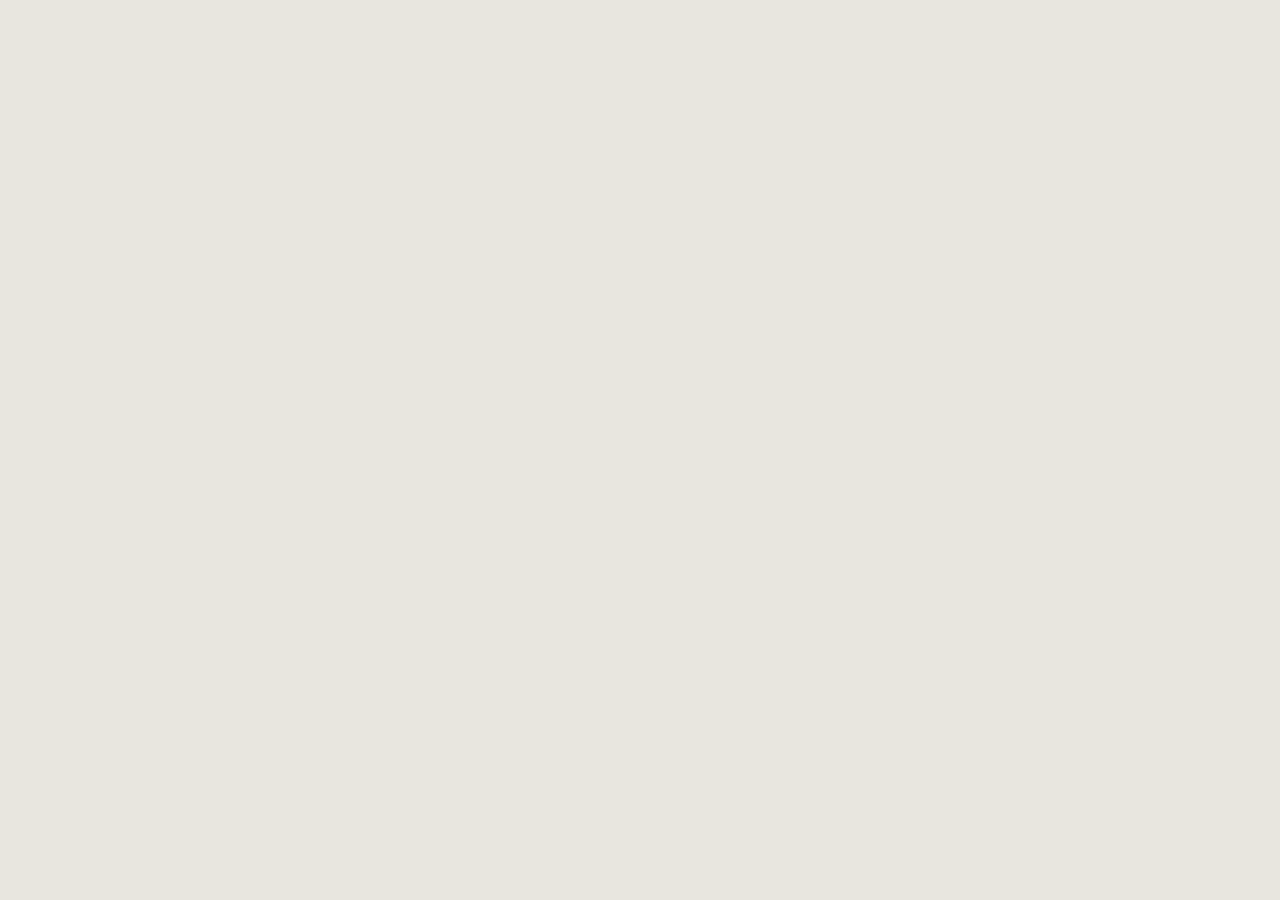
==== index.html @ 85718f00 "Publish the updated GeoKMG courses on GitHub Pages" ====
<!doctype html>
<html lang="kk">
<head>
  <meta charset="utf-8">
  <meta name="viewport" content="width=device-width, initial-scale=1">
  <meta http-equiv="refresh" content="0; url=GeoKMG.html">
  <title>GeoKMG — геология курстары</title>
</head>
<body>
  <main>
    <h1>GeoKMG</h1>
    <a href="GeoKMG.html">Курстарды ашу</a>
  </main>
</body>
</html>
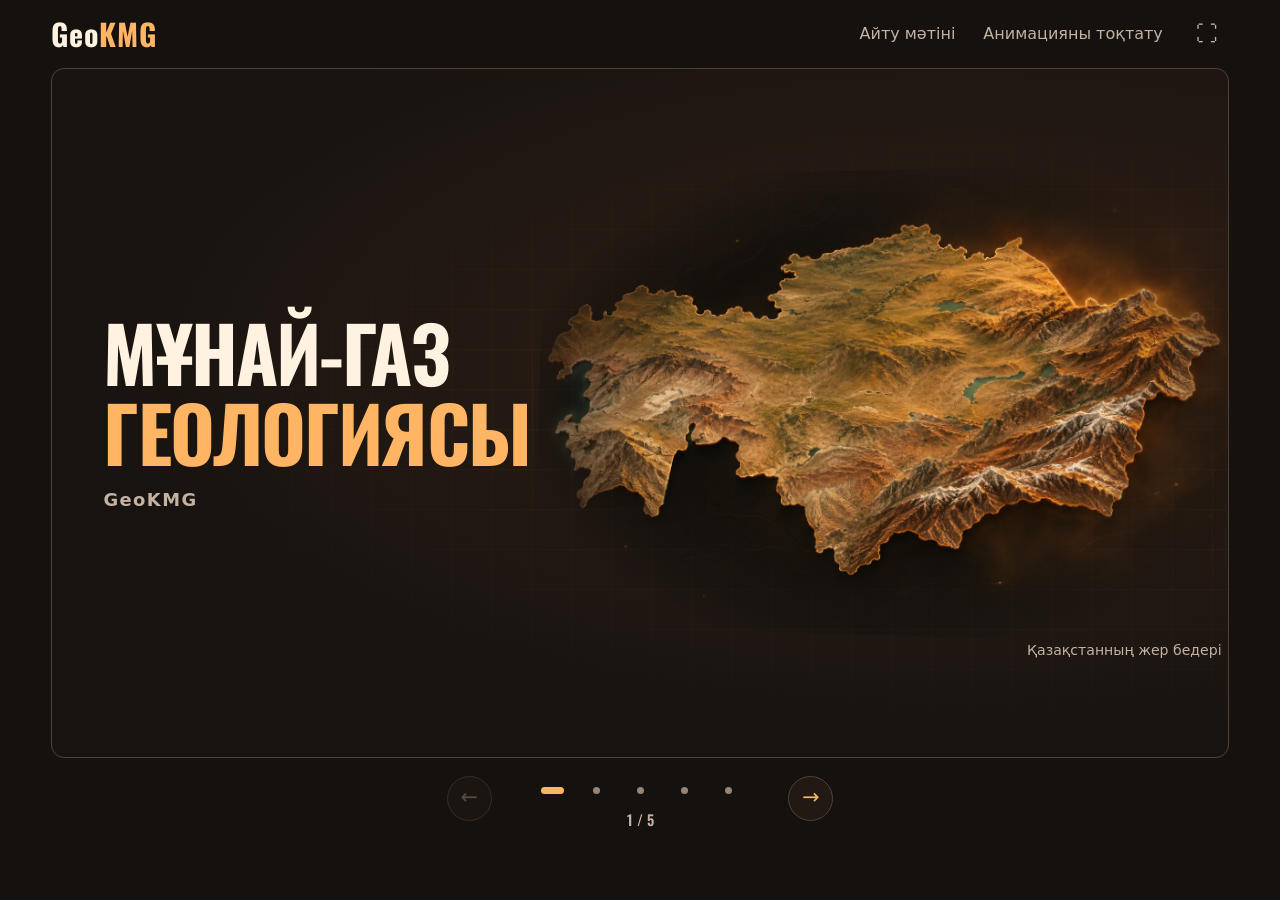
==== commit 75edd8a5: "Publish the standalone GeoKMG 3D presentation" ====
--- a/index.html
+++ b/index.html
@@ -3,13 +3,1084 @@
 <head>
   <meta charset="utf-8">
   <meta name="viewport" content="width=device-width, initial-scale=1">
-  <meta http-equiv="refresh" content="0; url=GeoKMG.html">
-  <title>GeoKMG — геология курстары</title>
+  <meta name="theme-color" content="#14110e">
+  <title>GeoKMG · 3D презентация</title>
+  <style>
+@font-face {
+  font-family: Oswald;
+  font-weight: 600 700;
+  font-display: swap;
+  src: url("[data-uri]") format("woff2");
+  unicode-range: U+0000-00FF, U+2000-206F, U+2190-2199;
+}
+@font-face {
+  font-family: Oswald;
+  font-weight: 600 700;
+  font-display: swap;
+  src: url("[data-uri]") format("woff2");
+  unicode-range: U+0301, U+0400-045F, U+0490-0491, U+04B0-04B1;
+}
+@font-face {
+  font-family: Oswald;
+  font-weight: 600 700;
+  font-display: swap;
+  src: url("[data-uri]") format("woff2");
+  unicode-range: U+0460-052F, U+1C80-1C8A, U+2DE0-2DFF, U+A640-A69F;
+}
+
+:root {
+  color-scheme: dark;
+  --bg: #14110e;
+  --ink: #fff2e1;
+  --muted: #c4b2a3;
+  --amber: #ffb564;
+  --line: #554032;
+  --display: Oswald, "Arial Narrow", system-ui, sans-serif;
+}
+* { box-sizing: border-box; }
+[hidden] { display: none !important; }
+body { margin: 0; background: var(--bg); color: var(--ink); font: 16px/1.5 system-ui, sans-serif; }
+a { color: inherit; text-decoration: none; }
+button { font: inherit; cursor: pointer; }
+a:focus-visible, button:focus-visible { outline: 2px solid var(--amber); outline-offset: 3px; }
+.deck-header, .deck-controls { width: min(100%, 1520px); margin: auto; padding-inline: clamp(16px, 4vw, 64px); }
+.deck-header {
+  display: flex;
+  min-height: 68px;
+  align-items: center;
+  justify-content: space-between;
+  gap: 12px;
+}
+.deck-brand { font: 700 30px/1 var(--display); letter-spacing: .035em; white-space: nowrap; }
+.deck-brand span { color: var(--amber); }
+.deck-tools { display: flex; flex-wrap: wrap; align-items: center; justify-content: flex-end; gap: 6px 16px; }
+.deck-tools :is(a, button) { min-height: 44px; display: inline-grid; place-items: center; color: var(--muted); }
+.deck-tools button { padding: 0 6px; border: 0; background: transparent; }
+.deck-tools :is(a, button):hover { color: var(--ink); }
+#fullscreen { min-width: 44px; font-size: 1.35rem; }
+
+.deck {
+  width: min(100% - clamp(24px, 8vw, 128px), 1392px);
+  margin: auto;
+  isolation: isolate;
+}
+.slide {
+  --tone: #ffb564;
+  --glow: #8d4b263b;
+  position: relative;
+  isolation: isolate;
+  display: grid;
+  grid-template-columns: minmax(0, .79fr) minmax(0, 1.21fr);
+  min-height: min(690px, max(520px, calc(100svh - 155px)));
+  align-items: center;
+  overflow: hidden;
+  gap: 12px;
+  padding: clamp(24px, 4vw, 64px);
+  background: radial-gradient(ellipse at 77% 42%, var(--glow), transparent 69%), #171310;
+  border: 1px solid var(--line);
+  border-radius: 13px;
+}
+.slide::before {
+  content: "";
+  position: absolute;
+  inset: 0;
+  z-index: -1;
+  background-image: linear-gradient(#eab48312 1px, transparent 1px), linear-gradient(90deg, #eab48312 1px, transparent 1px);
+  background-size: 40px 40px;
+  mask-image: radial-gradient(ellipse at 79% 51%, #000 5%, transparent 66%);
+}
+.slide-copy, .slide-visual { min-width: 0; }
+.slide-copy { position: relative; z-index: 1; }
+.slide h1 {
+  margin: 0;
+  font: 700 clamp(40px, 6vw, 95px)/1.03 var(--display);
+  letter-spacing: -.024em;
+  text-transform: uppercase;
+}
+.slide h1 strong { display: block; color: var(--tone); }
+.slide-summary { margin: 16px 0 0; color: var(--muted); font-weight: 600; font-size: 1.12rem; letter-spacing: .08em; }
+.slide-visual { position: relative; margin: 0; }
+.slide-visual figcaption { margin-top: 8px; text-align: right; color: var(--muted); font-size: .88rem; }
+.slide-intro .map-visual { margin-inline: -2% -7%; perspective: 1200px; }
+.map-visual img {
+  display: block;
+  width: 100%;
+  height: auto;
+  transform: rotateY(-8deg) rotateX(5deg);
+  border-radius: 11px;
+  mask-image: radial-gradient(ellipse at 52% 50%, #000 48%, transparent 78%);
+}
+.slide-layer { --tone: #f0ba81; --glow: #82583c54; }
+.slide-delta { --tone: #8fd5d0; --glow: #3367664d; }
+.slide-data { --tone: #a7d4c2; --glow: #36605254; }
+.slide-finish { --tone: #ffb564; --glow: #835b354b; }
+.deck-canvas { display: block; width: 100%; height: clamp(300px, 50svh, 530px); }
+.chart-visual { padding: 14px; background: #161b18d9; border: 1px solid #436254; border-radius: 8px; }
+.chart-visual .deck-canvas { height: clamp(275px, 43svh, 460px); }
+.course-cta {
+  display: inline-flex;
+  gap: 14px;
+  align-items: center;
+  min-height: 46px;
+  margin-top: 24px;
+  padding: 0 17px;
+  border-radius: 5px;
+  background: var(--tone);
+  color: #23170c;
+  font-weight: 700;
+}
+.course-cta:hover { background: #ffd5a3; }
+.deck-controls {
+  display: flex;
+  min-height: 80px;
+  align-items: center;
+  justify-content: center;
+  gap: clamp(14px, 3vw, 48px);
+}
+.deck-arrow {
+  display: grid;
+  place-items: center;
+  min-width: 45px;
+  min-height: 45px;
+  border: 1px solid var(--line);
+  border-radius: 50%;
+  background: #211914;
+  color: var(--amber);
+  font-size: 1.3rem;
+}
+.deck-arrow:hover:not(:disabled) { border-color: var(--amber); }
+.deck-arrow:disabled { color: #907d6d; opacity: .55; cursor: default; }
+.deck-pagination { display: grid; justify-items: center; }
+.deck-dots { display: flex; }
+.deck-dots a { display: grid; place-items: center; width: 44px; height: 44px; }
+.deck-dots a::before { content: ""; width: 7px; height: 7px; border-radius: 20px; background: #968475; }
+.deck-dots a[aria-current="step"]::before { width: 23px; background: var(--amber); }
+.deck-pagination output { font: 600 .9rem/1 var(--display); color: var(--muted); }
+
+.entering .slide-copy { animation: enter .48s cubic-bezier(.17, .62, .37, 1) both; }
+.entering .slide-visual { animation: enter .64s ease-out .04s both; }
+.entering .map-visual img { animation: map-focus 3.4s ease-out both; }
+@keyframes enter {
+  from { opacity: 0; transform: translateY(16px); }
+  to { opacity: 1; transform: translateY(0); }
+}
+@keyframes map-focus {
+  from { transform: translateY(10px) rotateY(4deg) rotateX(12deg) scale(.94); }
+  to { transform: rotateY(-8deg) rotateX(5deg); }
+}
+body[data-motion="off"] .entering :is(.slide-copy, .slide-visual, img) { animation: none; }
+
+.notes-content { width: min(72ch, 100% - 32px); margin: 34px auto 64px; }
+.notes-content h1 { color: var(--amber); font: 700 clamp(36px, 6vw, 64px)/1.05 var(--display); margin: 0 0 28px; }
+.notes-content section { padding: 14px 0; border-top: 1px solid var(--line); }
+.notes-content h2 { font: 650 27px/1.15 var(--display); margin: 0 0 7px; }
+.notes-content p { color: var(--muted); margin: 0; }
+
+@media (max-width: 760px) {
+  .deck-header { min-height: 59px; }
+  .deck-tools { gap: 3px 9px; font-size: .86rem; }
+  .deck-brand { font-size: 24px; }
+  .slide { grid-template-columns: 1fr; gap: 18px; align-content: center; min-height: min(630px, max(480px, calc(100svh - 151px))); }
+  .slide h1 { font-size: clamp(37px, 8.5vw, 65px); }
+  .slide-intro .map-visual { margin: 0; }
+  .slide-visual figcaption { text-align: center; }
+  .deck-canvas, .chart-visual .deck-canvas { height: clamp(210px, 35svh, 340px); }
+  .course-cta { margin-top: 15px; }
+}
+@media (max-width: 390px) {
+  #fullscreen { min-width: 34px; }
+  .deck-tools { gap: 0 5px; }
+  .deck-tools button { padding: 0 3px; }
+  .deck-dots a { width: 37px; }
+}
+@media (max-height: 560px) and (orientation: landscape) {
+  .deck-header { min-height: 47px; }
+  .slide { grid-template-columns: minmax(0, .8fr) minmax(0, 1.2fr); min-height: 260px; padding: 16px 24px; }
+  .slide h1 { font-size: clamp(31px, 5.4vw, 56px); }
+  .deck-canvas, .chart-visual .deck-canvas { height: clamp(175px, 55svh, 210px); }
+  .deck-controls { min-height: 64px; }
+}
+@media (prefers-reduced-motion: reduce) {
+  .entering :is(.slide-copy, .slide-visual, img) { animation: none; }
+}
+@media print {
+  .notes-page { background: white; color: black; }
+  .notes-page .deck-header { display: none; }
+  .notes-content { margin: 0; width: 100%; }
+  .notes-content h1, .notes-content p { color: black; }
+}
+
+.notes-dialog { width: min(calc(100% - 28px), 750px); max-height: calc(100% - 24px); color: var(--ink); background: var(--bg); border: 1px solid var(--line); border-radius: 14px; padding: 22px; }
+.notes-dialog::backdrop { background: #0b0807c9; }
+.notes-dialog form { display: flex; justify-content: flex-end; }
+.notes-dialog button { min-height: 44px; padding: 6px 12px; color: var(--ink); background: #211914; border: 1px solid var(--line); border-radius: 5px; }
+.notes-dialog .notes-content { width: 100%; margin: 5px 0; }
+</style>
 </head>
-<body>
-  <main>
-    <h1>GeoKMG</h1>
-    <a href="GeoKMG.html">Курстарды ашу</a>
+<body class="presentation-page">
+  <header class="deck-header">
+    <a class="deck-brand" href="https://geokmg.onrender.com/GeoKMG.html" aria-label="GeoKMG сайтына оралу">Geo<span>KMG</span></a>
+    <div class="deck-tools">
+      <button type="button" id="show-notes">Айту мәтіні</button>
+      <button type="button" id="motion" hidden>Анимацияны тоқтату</button>
+      <button type="button" id="fullscreen" hidden aria-label="Толық экранға өту" title="Толық экран">⛶</button>
+    </div>
+  </header>
+
+  <main class="deck" id="deck" aria-label="GeoKMG презентациясы">
+    <article class="slide slide-intro" aria-labelledby="slide-title-1">
+      <div class="slide-copy">
+        <h1 id="slide-title-1">Мұнай-газ <strong>геологиясы</strong></h1>
+        <p class="slide-summary">GeoKMG</p>
+      </div>
+      <figure class="slide-visual map-visual">
+        <img src="[data-uri]